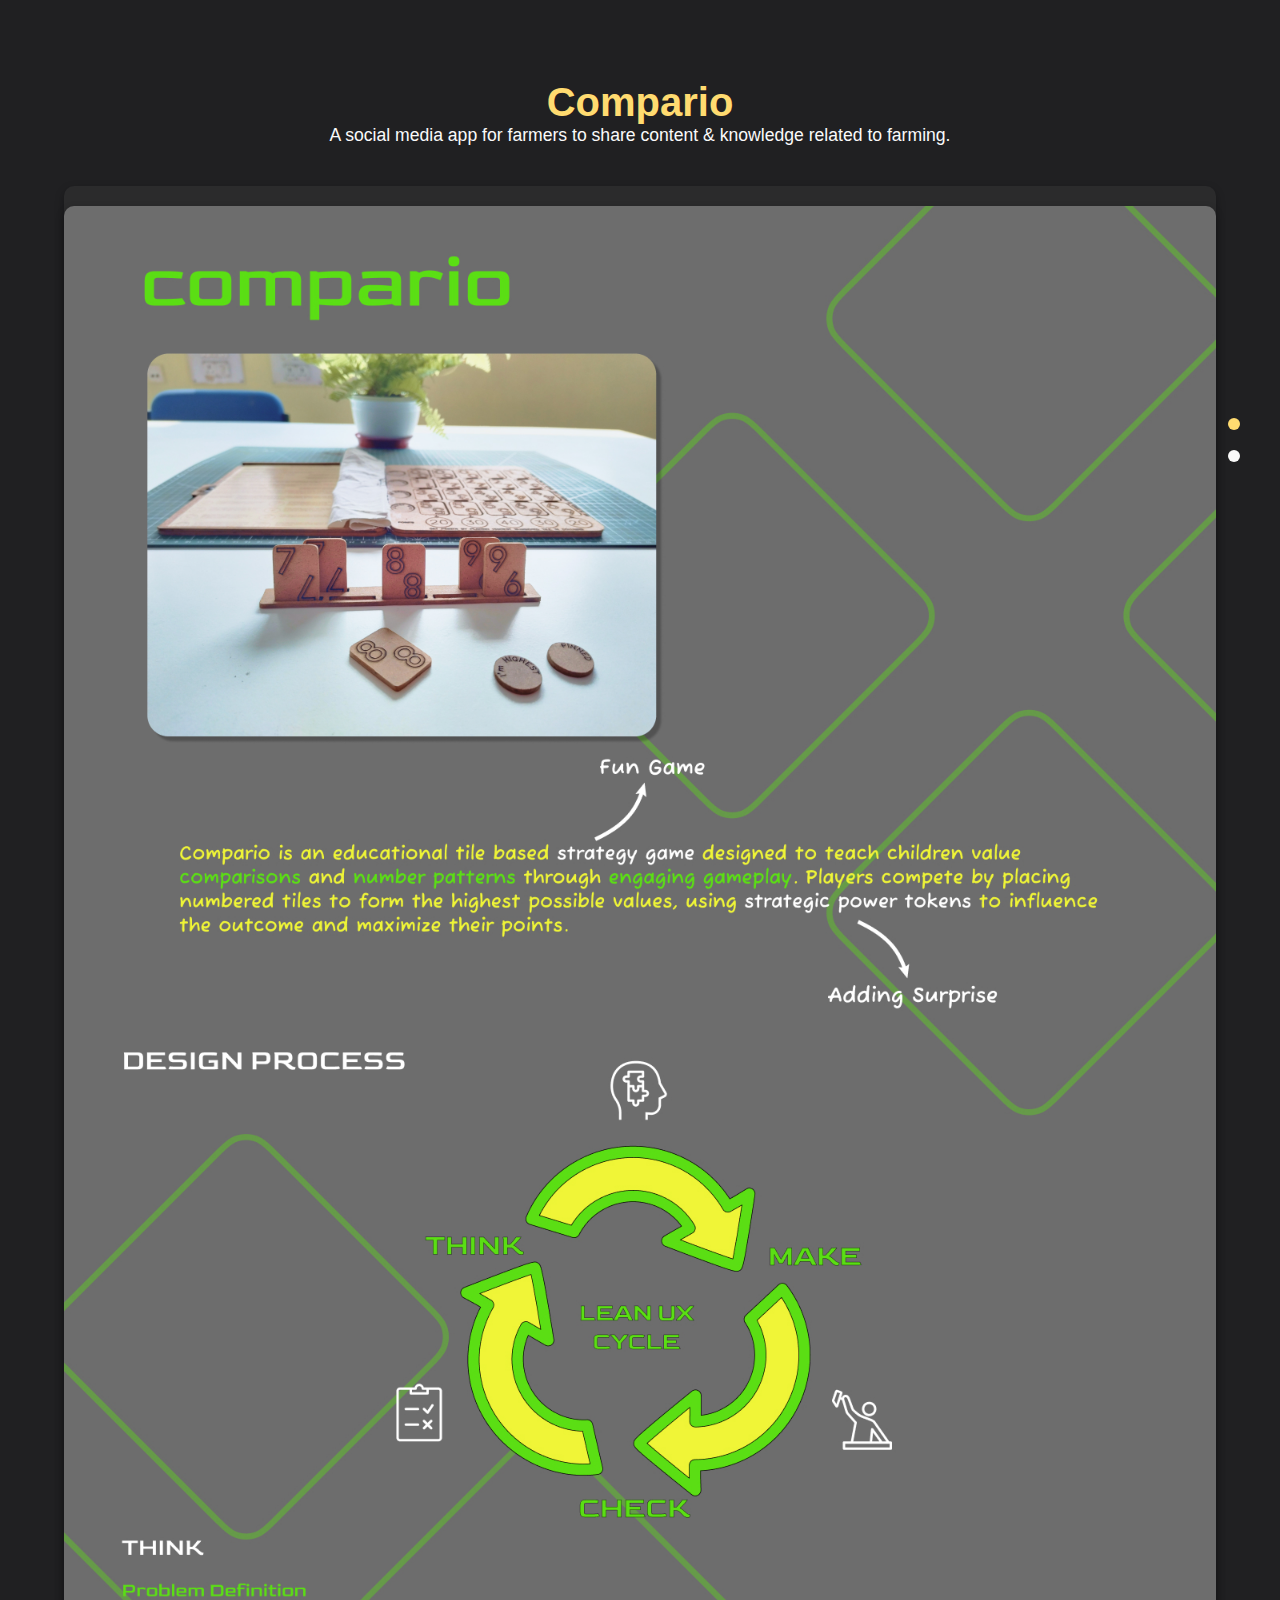
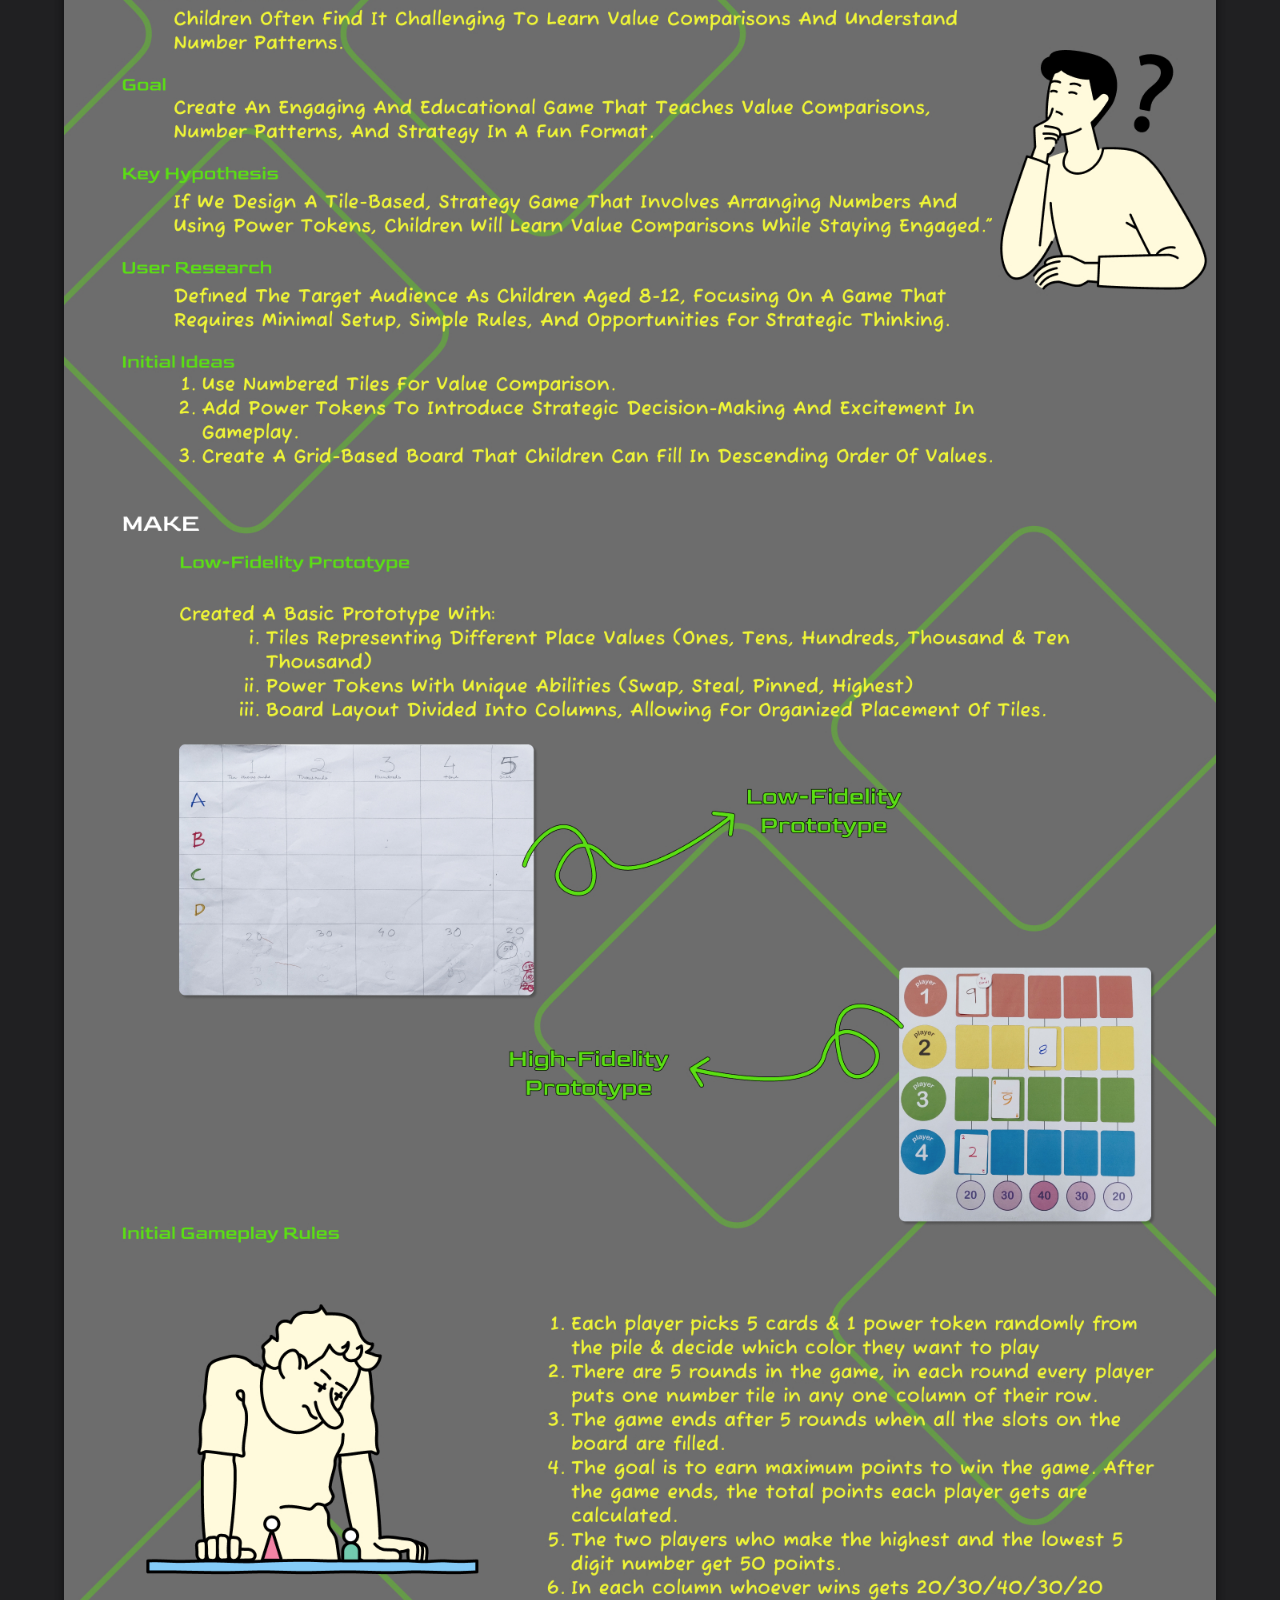
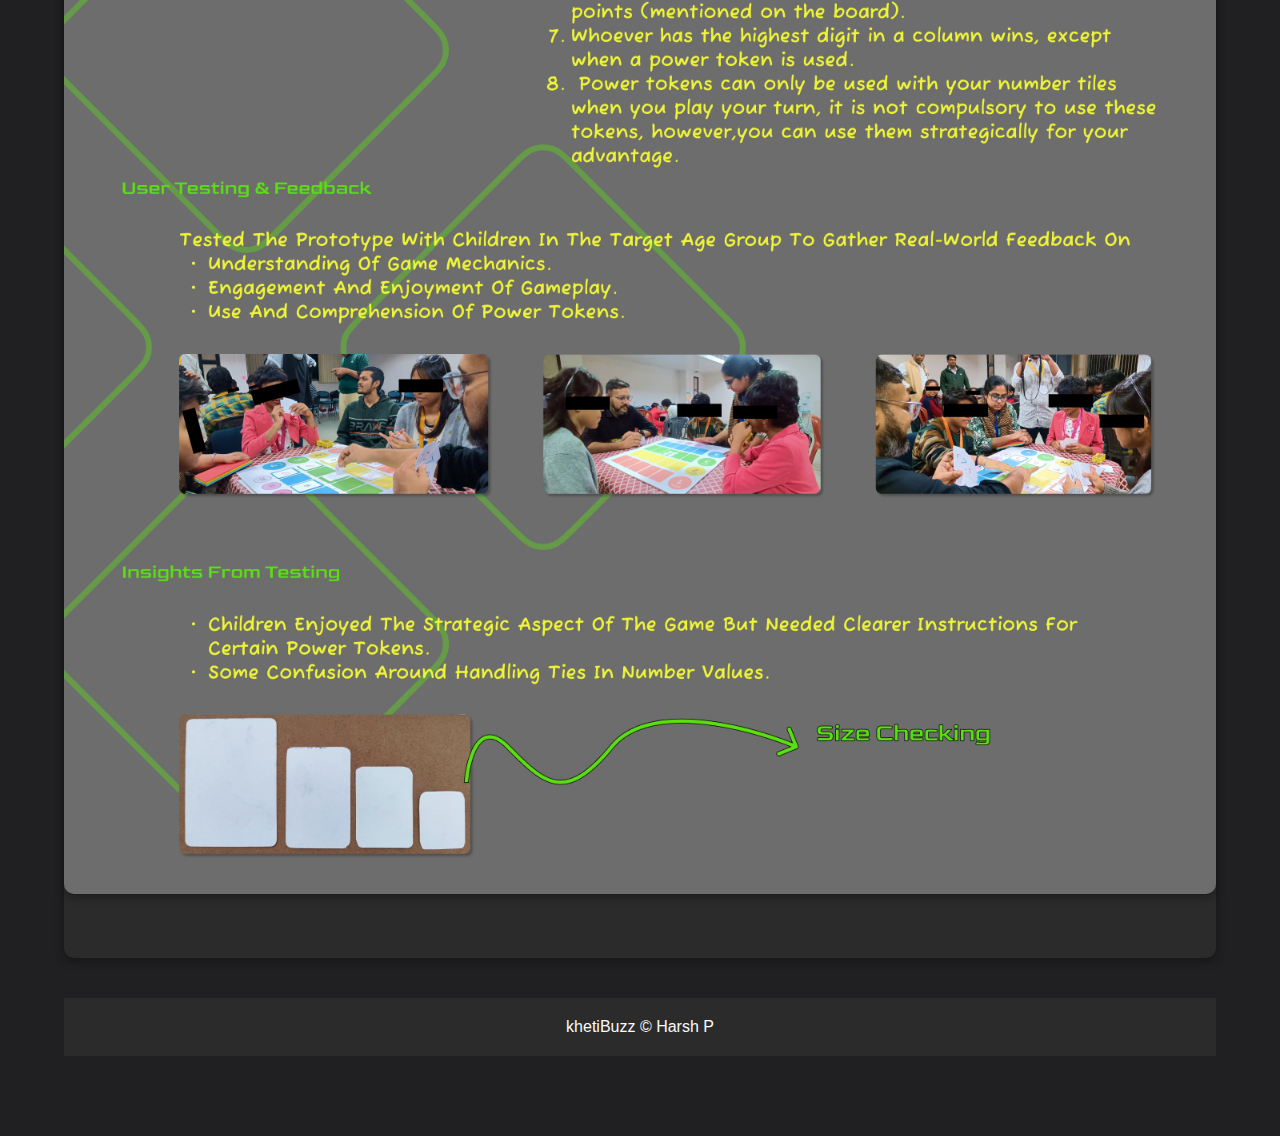
==== compario.html @ 5a04aeaf "adding compario" ====
<!DOCTYPE html>
<html lang="en">
<head>
  <meta charset="UTF-8">
  <meta name="viewport" content="width=device-width, initial-scale=1.0">
  <title>Project 1</title>
  <link rel="stylesheet" href="./style.css">
</head>
<body>
  <!--back button-->
  <a href="index.html#projects" id="backButton" class="back-button">
    <img src="./assets/images/back_button.png" alt="Back to Projects">
  </a>
<!-- Main Content Wrapper -->
<main class="project-container">

  <!-- Project Introduction -->
  <section id="intro" class="project-intro">
    <h1>Compario</h1>
    <p>A social media app for farmers to share content & knowledge related to farming.</p>
  </section>

  <!-- Vertical Scrolling Image Section -->
  <section id="section1" class="image-scroll-container">
    <div id="image1" class="image-wrapper">
      <img src="./assets/images/comp/1.jpg" alt="Project Image 1">
    </div>
    <!-- <div id="image2" class="image-wrapper">
      <img src="./assets/images/kheti/Frame 2.jpg" alt="Project Image 2">
    </div>
    <div id="image3" class="image-wrapper">
      <img src="./assets/images/kheti/Frame 3.jpg" alt="Project Image 3">
    </div> -->
    <!-- <div id="image4" class="image-wrapper">
      <img src="./assets/images/aqua_nova/4.jpg" alt="Project Image 4">
    </div>
    <div id="image5" class="image-wrapper">
      <img src="./assets/images/aqua_nova/5.jpg" alt="Project Image 5">
    </div>
    <div id="image6" class="image-wrapper">
      <img src="./assets/images/aqua_nova/6.jpg" alt="Project Image 6">
    </div> -->
  </section>

  <!-- Footer Section -->
  <footer class="footer">
    <p>khetiBuzz © Harsh P</p>
  </footer>

</main>

<!-- Right Sidebar Navigation -->
<aside class="scroll-navigation">
  <ul>
    <li><a href="javascript:void(0);" data-section="intro" class="nav-dot active"></a></li>
    <li><a href="javascript:void(0);" data-section="image1" class="nav-dot"></a></li>
    <!-- <li><a href="javascript:void(0);" data-section="image2" class="nav-dot"></a></li>
    <li><a href="javascript:void(0);" data-section="image3" class="nav-dot"></a></li> -->
    <!-- <li><a href="javascript:void(0);" data-section="image4" class="nav-dot"></a></li>
    <li><a href="javascript:void(0);" data-section="image5" class="nav-dot"></a></li>
    <li><a href="javascript:void(0);" data-section="image6" class="nav-dot"></a></li> -->
  </ul>
</aside>

<script>
  // JavaScript to handle the smooth scroll and active class on click
  const navDots = document.querySelectorAll('.nav-dot');

  navDots.forEach(dot => {
    dot.addEventListener('click', function() {
      const sectionId = dot.getAttribute('data-section');
      const section = document.getElementById(sectionId);

      // Smoothly scroll to the section without adding # to the URL
      section.scrollIntoView({
        behavior: 'smooth'
      });

      // Remove 'active' class from all dots and add it to the clicked dot
      navDots.forEach(d => d.classList.remove('active'));
      dot.classList.add('active');
    });
  });

  // JavaScript to handle the active class on scroll
  document.addEventListener('scroll', function() {
    const sections = document.querySelectorAll('.project-intro, .image-wrapper');

    let currentSection = '';

    sections.forEach(section => {
      const sectionTop = section.offsetTop;
      const sectionHeight = section.clientHeight;
      if (scrollY >= sectionTop - sectionHeight / 3) {
        currentSection = section.getAttribute('id');
      }
    });

    navDots.forEach(dot => {
      dot.classList.remove('active');
      if (dot.dataset.section === currentSection) {
        dot.classList.add('active');
      }
    });
  });

  // JavaScript for fixing the back button
  window.addEventListener('scroll', function() {
    const backButton = document.getElementById('backButton');
    const scrollTop = window.pageYOffset || document.documentElement.scrollTop;
    
    if (scrollTop > 50) {
        backButton.classList.add('visible');
    } else {
        backButton.classList.remove('visible');
    }
    }); 
</script>

</body>
</html>
---- style.css ----
/* -----------------------------------*\
  #PROJECT 1 PAGE CSS
\*-----------------------------------*/

/* Reuse Design Language from port.css */
:root {
  --primary-bg-color: hsl(240, 2%, 13%);
  --box-bg-color: hsl(240, 1%, 17%);
  --text-color: hsl(0, 0%, 98%);
  --highlight-color: hsl(45, 100%, 72%);
  --font-family: 'Poppins', sans-serif;
  --max-width: 1200px;
}

* {
  margin: 0;
  padding: 0;
  box-sizing: border-box;
}

body {
  font-family: var(--font-family);
  background-color: var(--primary-bg-color);
  color: var(--text-color);
  scroll-behavior: smooth;
}

.project-container {
  width: 90%;
  max-width: var(--max-width);
  margin: 0 auto;
  padding: 80px 0;
}


/* Back Button Styles */
.back-button {
  position: fixed;
  top: 50px;
  left: 50px;
  background-color: transparent; /* No background */
  display: flex;
  justify-content: center;
  align-items: center;
  opacity: 0; /* Initially hidden */
  transition: opacity 0.3s ease;
  z-index: 1000; /* Ensure it's above other elements */
  padding: 0; /* No padding */
  border: none; /* No borders */
}

.back-button img {
  width: 50px; /* Default size for the back arrow */
  height: 50px;
}

/* Show the button when scrolling */
.back-button.visible {
  opacity: 1; /* Show the button when user scrolls */
}

/* Responsive design for mobile */
@media (max-width: 768px) {
  .back-button {
    top: 15px; /* Adjust the position slightly for mobile */
    left: 15px; /* Ensure it's not too close to the edge */
    width: 40px; /* Increase the touch area size */
    height: 40px;
  }

  .back-button img {
    width: 18px; /* Smaller image for mobile */
    height: 18px;
  }
}

/* Optional: Hover effect for desktop (can be disabled on mobile) */
.back-button:hover {
  background-color: rgba(0, 0, 0, 0.1); /* Subtle hover background */
}
/*end of back button*/

/* Project Introduction Section */
.project-intro {
  text-align: center;
  margin-bottom: 40px;
}

.project-intro h1 {
  font-size: 2.5rem;
  color: var(--highlight-color);
}

.project-intro p {
  font-size: 1.1rem;
  color: var(--text-color);
}

/* Vertical Scrolling Image Section */
.image-scroll-container {
  padding: 20px 0;
  background-color: var(--box-bg-color);
  border-radius: 10px;
  box-shadow: 0 4px 10px rgba(0, 0, 0, 0.3);
}

.image-wrapper {
  margin-bottom: 40px;
  text-align: center;
}

.image-wrapper img {
  max-width: 100%;
  width: 1200px; /* Max width for large images */
  height: auto;
  border-radius: 10px;
  box-shadow: 0 4px 8px rgba(0, 0, 0, 0.3);
}

/* Footer Section */
.footer {
  padding: 20px;
  text-align: center;
  margin-top: 40px;
  background-color: var(--box-bg-color);
  color: var(--text-color);
}

/* Right Sidebar Navigation */
.scroll-navigation {
  position: fixed;
  top: 50%;
  right: 40px;
  transform: translateY(-50%);
  z-index: 100;
}

.scroll-navigation ul {
  list-style: none;
  padding: 0;
}

.scroll-navigation li {
  margin-bottom: 20px;
}

.nav-dot {
  display: block;
  width: 12px;
  height: 12px;
  background-color: var(--text-color);
  border-radius: 50%;
  transition: background-color var(--transition-1);
}

.nav-dot.active {
  background-color: var(--highlight-color);
}
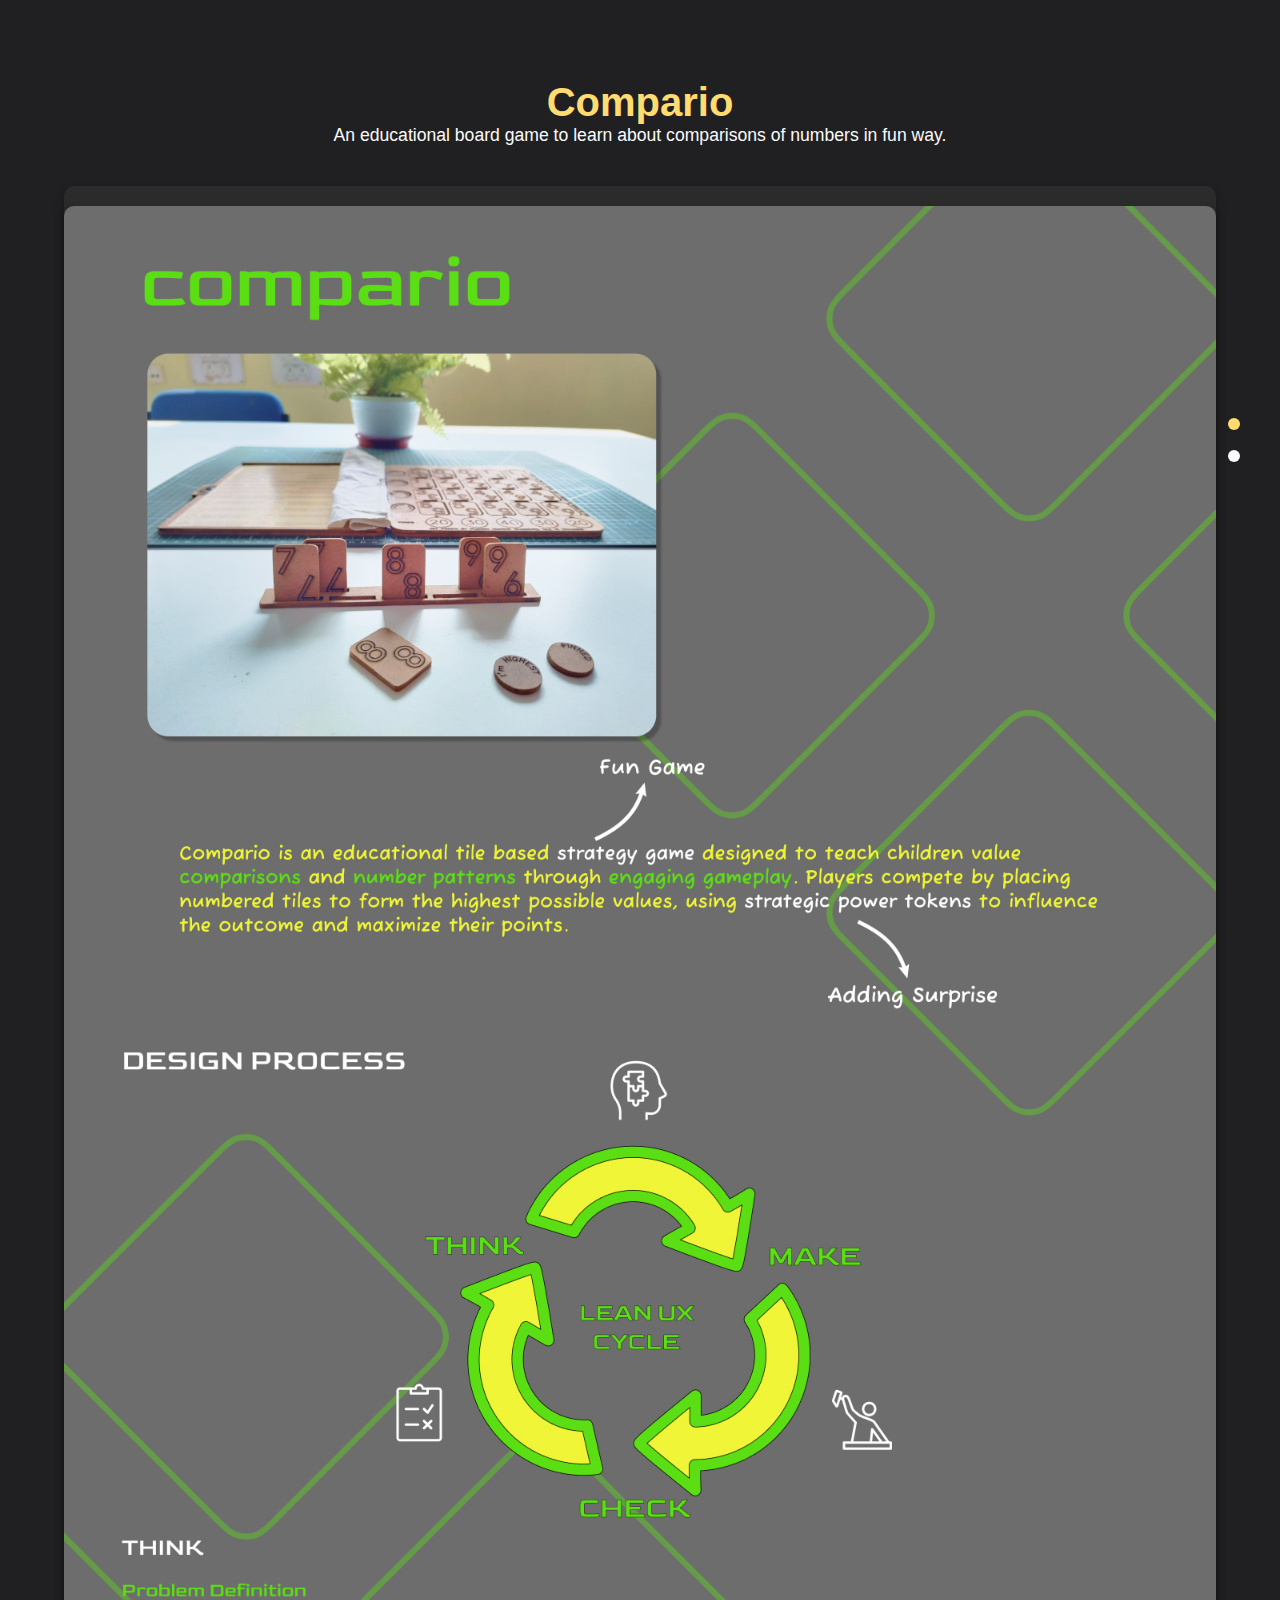
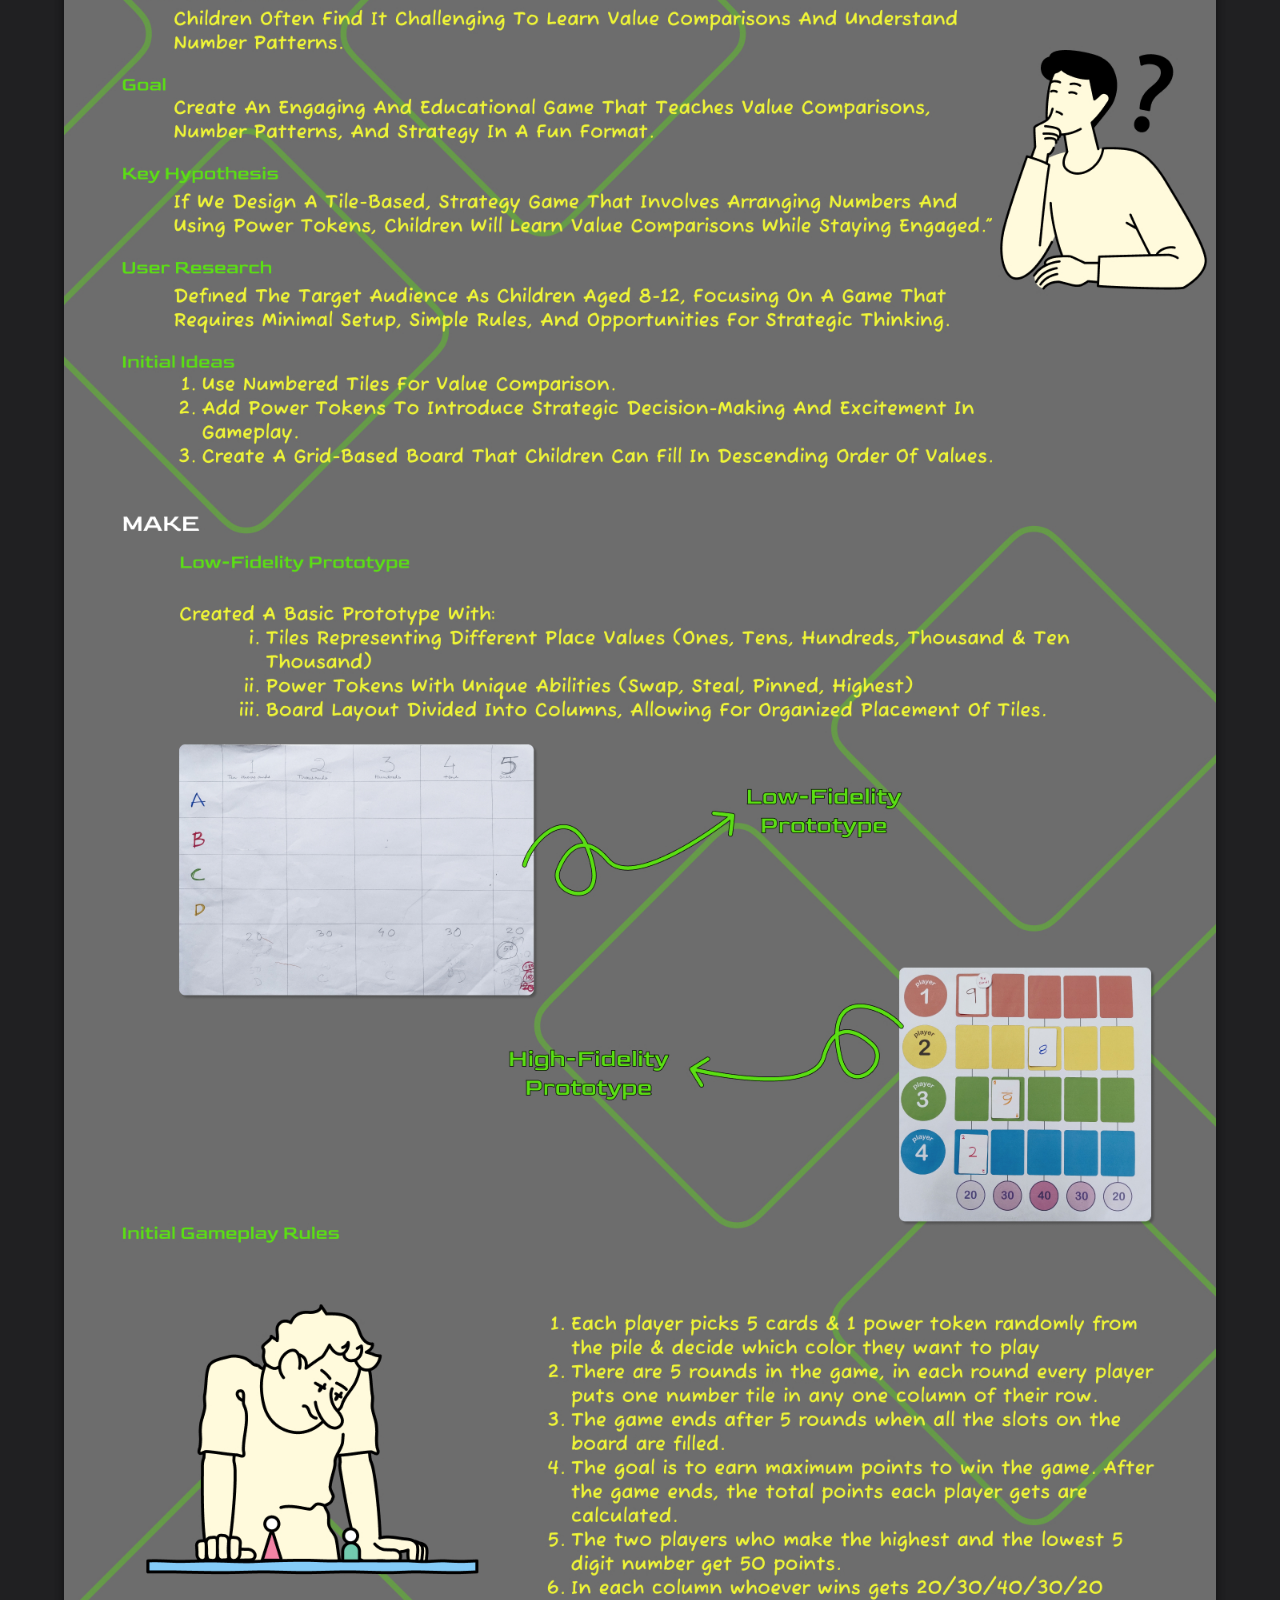
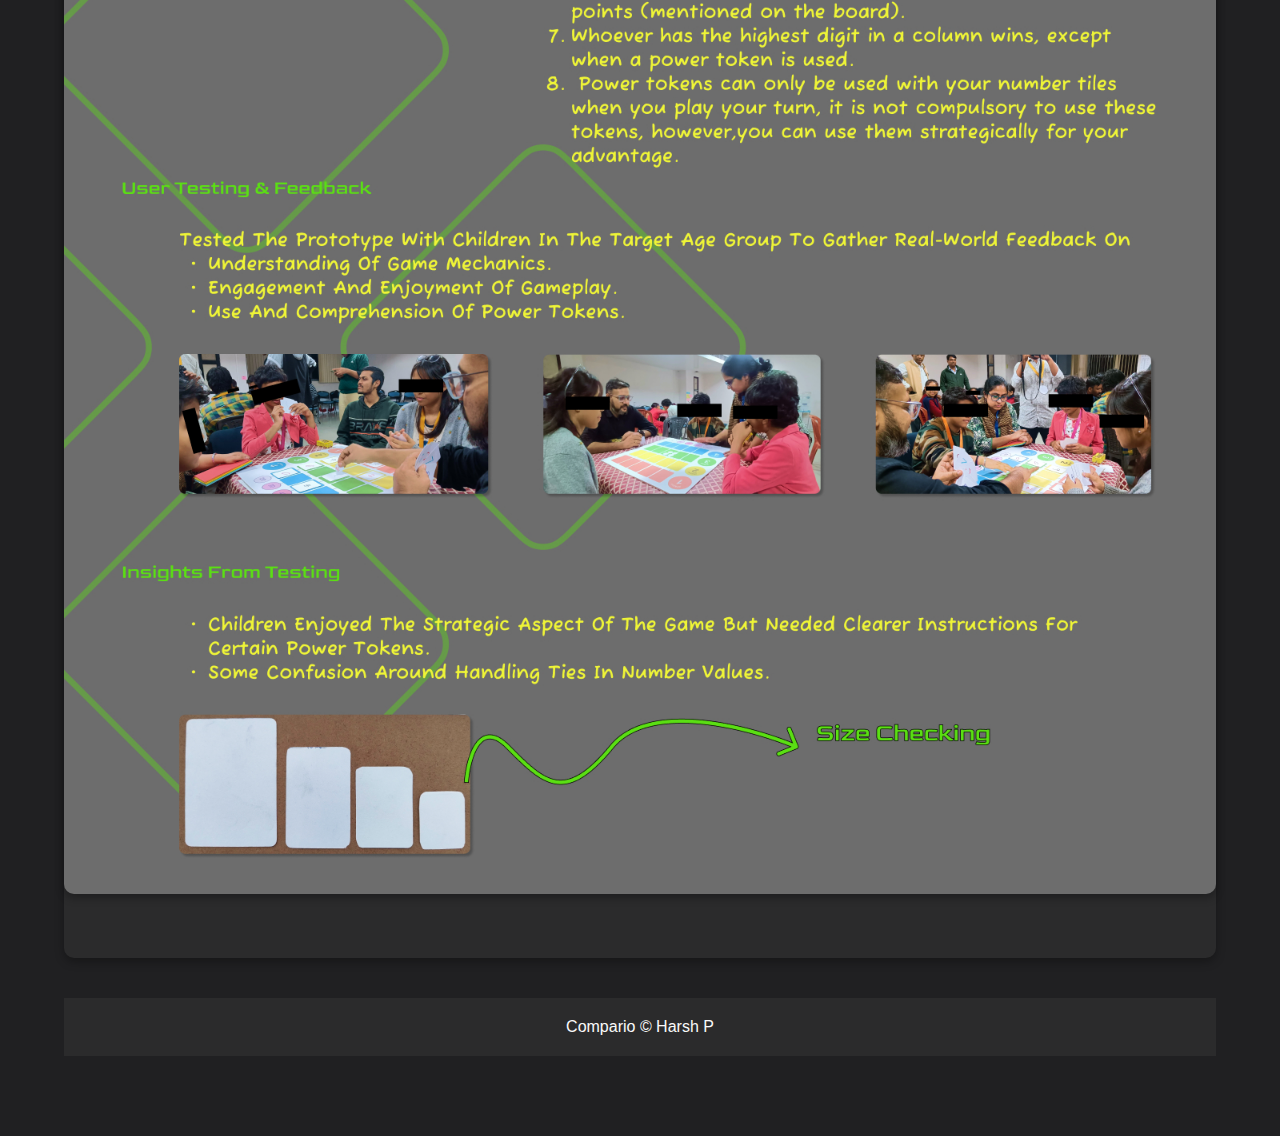
==== commit 786a8917: "minor changes" ====
--- a/compario.html
+++ b/compario.html
@@ -17,7 +17,7 @@
   <!-- Project Introduction -->
   <section id="intro" class="project-intro">
     <h1>Compario</h1>
-    <p>A social media app for farmers to share content & knowledge related to farming.</p>
+    <p>An educational board game to learn about comparisons of numbers in fun way. </p>
   </section>
 
   <!-- Vertical Scrolling Image Section -->
@@ -44,7 +44,7 @@
 
   <!-- Footer Section -->
   <footer class="footer">
-    <p>khetiBuzz © Harsh P</p>
+    <p>Compario © Harsh P</p>
   </footer>
 
 </main>
